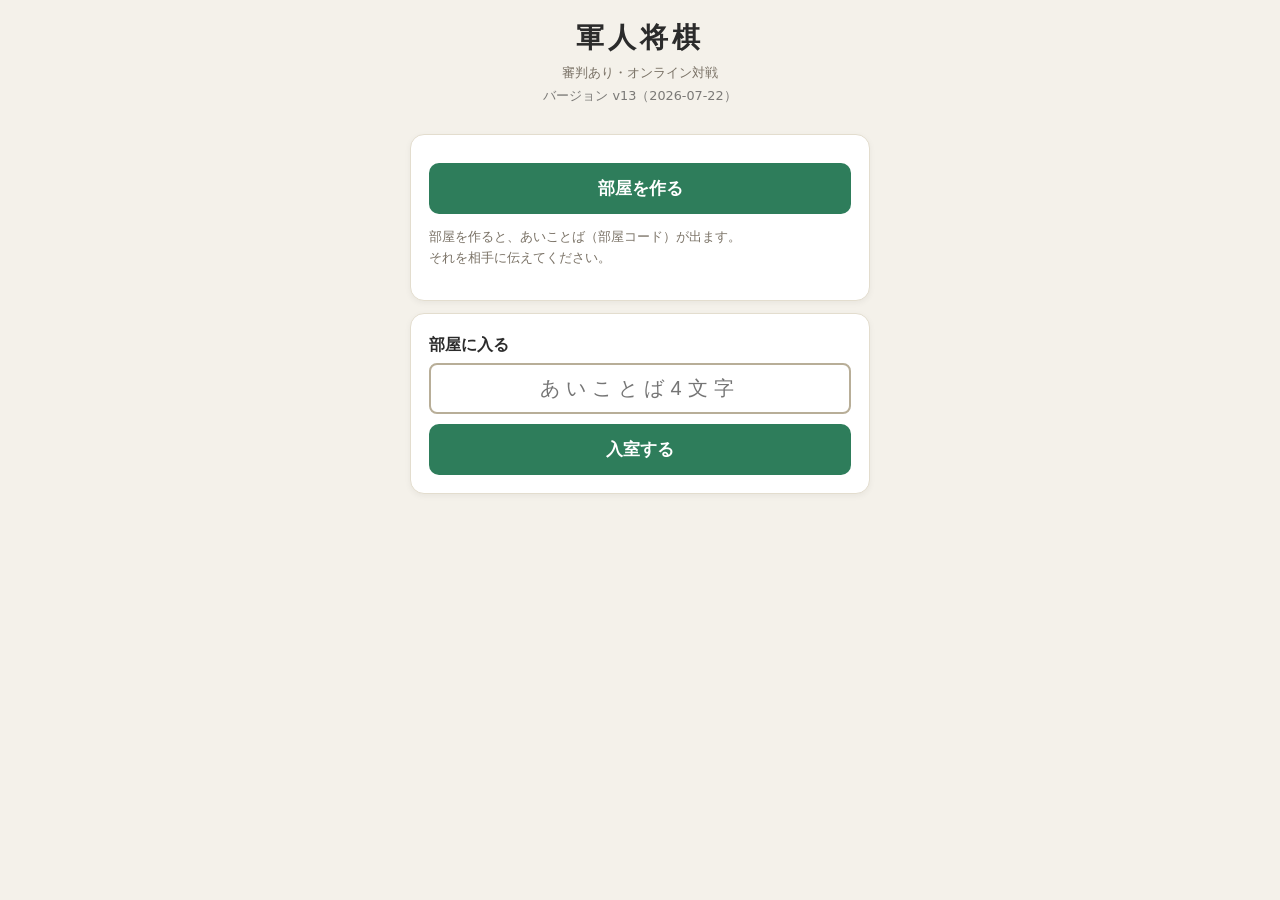
==== public/public/index.html @ 83b9b284 "Add files via upload" ====
<!DOCTYPE html>
<html lang="ja">
<head>
  <meta charset="UTF-8">
  <meta name="viewport" content="width=device-width, initial-scale=1.0">
  <title>軍人将棋 オンライン対戦</title>
  <link rel="stylesheet" href="style.css?v=13">
</head>
<body>
  <header>
    <h1>軍人将棋</h1>
    <p class="tagline">審判あり・オンライン対戦</p>
    <p style="text-align:center;font-size:0.8em;opacity:0.6;margin:2px 0 0;">バージョン v13（2026-07-22）</p>
  </header>

  <main id="stage" class="stage">

  <!-- 画面1: トップ（部屋を作る / 入る） -->
  <section id="screen-top" class="screen">
    <div class="card">
      <button id="btn-create" class="big-btn">部屋を作る</button>
      <p class="hint">部屋を作ると、あいことば（部屋コード）が出ます。<br>それを相手に伝えてください。</p>
    </div>
    <div class="card">
      <label for="join-code">部屋に入る</label>
      <input id="join-code" type="text" maxlength="4" placeholder="あいことば4文字" autocomplete="off">
      <button id="btn-join" class="big-btn">入室する</button>
    </div>
  </section>

  <!-- 画面2: 相手待ち -->
  <section id="screen-wait" class="screen hidden">
    <div class="card">
      <h2>あなたはホストです。相手の入室を待っています…</h2>
      <p>下の「あいことば」を相手に伝えてください。<br><b>あなたはこのまま何も押さずに待ってください（自分では入室しません）。</b></p>
      <div id="room-code" class="room-code"></div>
      <p class="hint">相手が「入室する」でこのあいことばを入れると、自動で対戦が始まります。</p>
      <button id="btn-leave-wait" class="sub-btn back-btn">× この部屋をやめる（最初に戻る）</button>
    </div>
  </section>

  <!-- 画面3: 配置フェーズ -->
  <section id="screen-setup" class="screen hidden">
    <div class="card">
      <button id="btn-leave-setup" class="sub-btn back-btn">← 最初に戻る（部屋を出る）</button>
      <h2>駒を配置しましょう（全23枚）</h2>
      <p class="hint">下の駒置き場から駒を選び、自陣（色つきのマス）をタップして置きます。置いた駒はタップで持ち上げ→<b>空きマスをタップで移動／別の駒をタップで入れ替え／同じ駒をもう一度タップで置き場に戻す</b>。★が自分の総司令部で、相手に大将〜少佐で占領されると負けなのでしっかり守りましょう。<b>赤い枠のマス（突入口の前）には地雷・軍旗は置けません。</b>急ぐときは「おまかせ配置」でも置けます。</p>
      <div id="tray" class="tray"></div>
      <div class="setup-actions">
        <button id="btn-auto" class="sub-btn">おまかせ配置</button>
        <button id="btn-clear" class="sub-btn">全部戻す</button>
        <button id="btn-ready" class="big-btn" disabled>配置完了！</button>
      </div>
      <p id="setup-status" class="status"></p>
    </div>
  </section>

  <!-- 画面4: 対戦 -->
  <section id="screen-play" class="screen hidden">
    <div id="turn-banner" class="banner"></div>
    <div class="play-controls">
      <button id="btn-sound" class="sub-btn sound-btn">🔊 音 オン</button>
      <button id="btn-resign" class="sub-btn resign-btn hidden">投了</button>
    </div>

    <!-- 感想戦（対戦が終わったら表示。1手ずつ振り返る） -->
    <div id="review-panel" class="review hidden">
      <div class="review-title">感想戦（ふりかえり）— 伏せていた相手の駒も全部見えます</div>
      <div id="review-info" class="review-info"></div>
      <div class="review-controls">
        <button id="rv-first" class="sub-btn">◀◀ 最初</button>
        <button id="rv-prev" class="sub-btn">◀ 1手もどす</button>
        <button id="rv-next" class="sub-btn">1手すすむ ▶</button>
        <button id="rv-last" class="sub-btn">最後 ▶▶</button>
      </div>
    </div>
  </section>

  <!-- 盤面（配置フェーズと対戦フェーズで共用） -->
  <div id="board-wrap" class="hidden">
    <div id="board"></div>
  </div>

  </main>

  <!-- ルール早見表（折りたたみ） -->
  <details id="rules-ref" class="rules-ref hidden">
    <summary>ルール早見表（タップで開く）</summary>
    <div class="rules-body">
      <p><b>勝ち方</b>：相手の総司令部（★）を大将〜少佐で占領する／相手の動ける駒を全滅させる。</p>
      <p><b>強さ（強い→弱い）</b>：大将＞中将＞少将＞大佐＞中佐＞少佐＞大尉＞中尉＞少尉</p>
      <ul>
        <li><b>スパイ</b>：大将にだけ勝つ（他は負け）</li>
        <li><b>タンク・ヒコーキ</b>：大佐以下に勝つ。将官（大将・中将・少将）には負ける。ヒコーキはタンクに勝つ</li>
        <li><b>騎兵・工兵</b>：階級には勝てない（工兵は地雷を撤去でき、ヒコーキと共に地雷に一方的に勝つ）</li>
        <li><b>地雷</b>：工兵・ヒコーキ以外に勝つが、勝つと自分も消える（相打ち）。動かない</li>
        <li><b>軍旗</b>：すぐ後ろの味方の駒と同じ強さで戦う。動かない</li>
      </ul>
      <p><b>動き</b>：ふつうの駒＝1マス／工兵＝縦横どこまでも／タンク・騎兵＝周囲1マスか前2マス／ヒコーキ＝縦どこまでも・横1マス（川も飛び越える）。中央の川（中央の帯）は渡れません。渡れるのは「橋」2か所だけで、橋の上には止まれず、手前から向こう側へ一気に進みます。総司令部（★）は横長ですが“1マス”です。</p>
    </div>
  </details>

  <!-- ログ -->
  <div id="log-wrap" class="hidden">
    <h3>戦況</h3>
    <ul id="log"></ul>
    <button id="btn-rematch" class="big-btn hidden">もう一局</button>
  </div>

  <!-- お知らせ（エラーなど） -->
  <div id="toast" class="toast hidden"></div>

  <script src="client.js?v=13"></script>
</body>
</html>
---- public/public/style.css ----
:root {
  --bg: #f4f1ea;
  --ink: #2b2b2b;
  --a-color: #c0392b;   /* A軍：赤 */
  --b-color: #2c3e50;   /* B軍：紺 */
  --home: #d8e8d8;      /* 自陣マスの色 */
  --cell: #efe9dc;
  --line: #b8ae98;
  --accent: #2e7d5b;
}

* { box-sizing: border-box; }

body {
  margin: 0;
  font-family: "Hiragino Sans", "Hiragino Kaku Gothic ProN", "Yu Gothic", system-ui, sans-serif;
  background: var(--bg);
  color: var(--ink);
  line-height: 1.6;
  padding-bottom: 40px;
}

header {
  text-align: center;
  padding: 16px 12px 8px;
}
header h1 { margin: 0; font-size: 28px; letter-spacing: 4px; }
.tagline { margin: 2px 0 0; color: #7a7266; font-size: 13px; }

.hidden { display: none !important; }

/* 盤と操作パネルを横並びにする土台（画面が狭いと自動で上下に折り返す） */
.stage {
  display: flex;
  flex-wrap: wrap;
  gap: 16px;
  justify-content: center;
  align-items: flex-start;
  max-width: 1040px;
  margin: 0 auto;
  padding: 8px 12px;
}
.screen { flex: 1 1 320px; max-width: 460px; padding: 0; }
#board-wrap { flex: 0 1 auto; }

.card {
  background: #fff;
  border: 1px solid #e3ddce;
  border-radius: 14px;
  padding: 18px;
  margin: 12px auto;
  max-width: 560px;
  box-shadow: 0 2px 6px rgba(0,0,0,0.05);
}
.card h2 { margin-top: 0; }

.big-btn {
  display: block;
  width: 100%;
  padding: 14px;
  font-size: 17px;
  font-weight: bold;
  color: #fff;
  background: var(--accent);
  border: none;
  border-radius: 10px;
  cursor: pointer;
  margin-top: 10px;
}
.big-btn:disabled { background: #b5c4bc; cursor: not-allowed; }
.sub-btn {
  padding: 10px 14px;
  font-size: 14px;
  background: #ece6d8;
  border: 1px solid var(--line);
  border-radius: 8px;
  cursor: pointer;
}

.back-btn {
  display: inline-block;
  margin: 4px 0 10px;
  font-size: 13px;
  color: #7a7266;
}

label { font-weight: bold; display: block; margin-bottom: 6px; }
input[type=text] {
  width: 100%;
  padding: 12px;
  font-size: 20px;
  letter-spacing: 6px;
  text-align: center;
  text-transform: uppercase;
  border: 2px solid var(--line);
  border-radius: 8px;
}
.hint { color: #7a7266; font-size: 13px; }
.status { font-weight: bold; color: var(--accent); min-height: 1.4em; }

.room-code {
  font-size: 48px;
  font-weight: bold;
  letter-spacing: 12px;
  text-align: center;
  color: var(--accent);
  background: #f0f6f2;
  border-radius: 12px;
  padding: 16px;
  margin: 12px 0;
}

.banner {
  text-align: center;
  font-size: 20px;
  font-weight: bold;
  padding: 10px;
}
.banner.your-turn { color: var(--accent); }
.banner.wait-turn { color: #9a9284; }
.last-battle { font-size: 14px; font-weight: bold; color: #b1381f; margin-top: 4px; }

/* 駒置き場 */
.tray { display: flex; flex-wrap: wrap; gap: 6px; justify-content: center; margin: 10px 0; }
.tray .piece-btn {
  min-width: 52px;
  padding: 8px 4px;
  border: 2px solid var(--line);
  border-radius: 8px;
  background: #fff;
  cursor: pointer;
  font-size: 13px;
  text-align: center;
}
.tray .piece-btn.selected { border-color: var(--accent); background: #eaf5ef; }
.tray .piece-btn .count { display: block; font-size: 11px; color: #7a7266; }
.tray .piece-btn.empty { opacity: 0.35; cursor: not-allowed; }

.setup-actions { display: flex; gap: 8px; flex-wrap: wrap; align-items: center; margin-top: 8px; }
.setup-actions .big-btn { flex: 1; margin-top: 0; min-width: 140px; }

/* 盤面 */
#board-wrap { flex: 1 1 300px; max-width: 460px; width: 100%; }
#board {
  width: 100%;
  display: grid;
  gap: 3px;
  background: var(--line);
  padding: 3px;
  border-radius: 10px;
  touch-action: manipulation;
}
.cell {
  aspect-ratio: 1 / 1;
  background: var(--cell);
  border-radius: 6px;
  display: flex;
  align-items: center;
  justify-content: center;
  font-size: clamp(11px, 3.4vw, 16px);
  font-weight: bold;
  cursor: pointer;
  position: relative;
  user-select: none;
}
.cell.home { background: var(--home); }
.cell.selectable-home { outline: 2px dashed var(--accent); outline-offset: -3px; }
.cell.selected { outline: 3px solid var(--accent); outline-offset: -3px; }
.cell.movable { box-shadow: inset 0 0 0 3px #7fc4a0; }
/* 直前の移動：元位置（点線の丸）と移動先（金の枠）を区別 */
.cell.moved-from { background: #f5e6b8; }
.cell.moved-from::after {
  content: ""; position: absolute; width: 42%; height: 42%;
  border: 2px dashed #c79a1e; border-radius: 50%; pointer-events: none;
}
.cell.moved-to { background: #f5e6b8; box-shadow: inset 0 0 0 3px #e0a800; }

/* 中央の国境。通れない川は枠を出さず帯に溶け込ませ、渡れる橋だけうっすら切れ目を見せる。 */
.cell.river { background: transparent; cursor: default; border-radius: 0; box-shadow: none; }
.cell.bridge { background: #dfe8ee; cursor: default; border-radius: 0; box-shadow: none; }

/* 総司令部：横2マス分にまたがる“ひとつのマス” */
.cell.hq-mine, .cell.hq-enemy { aspect-ratio: 2 / 1; }
.cell.hq-mine { background: #cfe3f7; }
.cell.hq-enemy { background: #f7d9d9; }
/* 「総司令部」の見出しを上部に薄く表示（駒より下） */
.hq-label {
  position: absolute; top: 2px; left: 0; width: 100%;
  text-align: center; font-size: 10px; font-weight: bold; color: #4a5b6b;
  z-index: 0; pointer-events: none; letter-spacing: 1px;
}
/* 駒＝将棋の駒の形（五角形）。自分の駒は上（相手側）を向く。相手の駒は下（自分側）を向く。 */
.pc {
  position: relative; z-index: 1;
  width: 92%; height: 92%;
  clip-path: polygon(50% 0, 82% 20%, 90% 100%, 10% 100%, 18% 20%);
  display: flex; align-items: center; justify-content: center;
  color: #fff;
  padding: 8% 8% 4%;
  text-align: center;
  line-height: 1.05;
  font-size: 0.72em;
  word-break: break-word; overflow: hidden; letter-spacing: -0.02em;
}
.pc.enemy { clip-path: polygon(10% 0, 90% 0, 82% 80%, 50% 100%, 18% 80%); padding: 4% 8% 8%; }
/* 総司令部は横長マスなので、その中の駒だけ正方形に固定して歪みを防ぐ */
.cell.hq-mine .pc, .cell.hq-enemy .pc { width: auto; height: 92%; aspect-ratio: 1 / 1; }
.pc.a { background: var(--a-color); }
.pc.b { background: var(--b-color); }
.pc.hidden-pc { background: #8a8175; }
.pc.hidden-pc::after { content: "？"; font-size: 1.3em; }

/* ログ */
#log-wrap { max-width: 560px; margin: 14px auto 0; padding: 0 14px; }
#log-wrap h3 { margin-bottom: 6px; }
#log {
  list-style: none;
  padding: 10px;
  margin: 0;
  background: #fff;
  border: 1px solid #e3ddce;
  border-radius: 10px;
  max-height: 160px;
  overflow-y: auto;
  font-size: 14px;
}
#log li { padding: 3px 0; border-bottom: 1px dashed #eee; }
#log li:last-child { border-bottom: none; }

.rules-ref {
  max-width: 560px;
  margin: 12px auto 0;
  padding: 0 14px;
  font-size: 13px;
}
.rules-ref summary {
  cursor: pointer;
  font-weight: bold;
  color: var(--accent);
  padding: 8px;
  background: #fff;
  border: 1px solid #e3ddce;
  border-radius: 10px;
}
.rules-body {
  background: #fff;
  border: 1px solid #e3ddce;
  border-top: none;
  border-radius: 0 0 10px 10px;
  padding: 4px 14px 12px;
}
.rules-body ul { padding-left: 20px; margin: 6px 0; }
.rules-body li { margin: 3px 0; }

.toast {
  position: fixed;
  left: 50%;
  bottom: 24px;
  transform: translateX(-50%);
  background: #333;
  color: #fff;
  padding: 12px 20px;
  border-radius: 24px;
  font-size: 14px;
  z-index: 50;
  max-width: 90%;
  text-align: center;
}

.result {
  text-align: center;
  font-size: 26px;
  font-weight: bold;
  padding: 14px;
}
.result.win { color: var(--accent); }
.result.lose { color: #9a9284; }

.sub-btn:disabled { opacity: 0.4; cursor: not-allowed; }

/* 対戦画面の小さな操作ボタン（音・投了）を横並びに */
.play-controls {
  display: flex;
  flex-wrap: wrap;
  gap: 8px;
  align-items: center;
  margin-top: 8px;
}
.sound-btn {
  padding: 5px 12px;
  font-size: 12px;
}
.sound-btn.off { opacity: 0.7; }

/* 投了ボタン（対戦中に表示。控えめな小さめボタン） */
.resign-btn {
  padding: 5px 12px;
  font-size: 12px;
  color: var(--a-color);
  border-color: #e0b4ae;
  background: #fbeeec;
}

/* 突入口の前＝地雷・軍旗を置けないマスの目印（配置中だけ・赤い内枠） */
.cell.gate-front { box-shadow: inset 0 0 0 2px rgba(192,57,43,0.5); }

/* 感想戦パネル（対戦が終わったら表示） */
.review {
  margin-top: 12px;
  padding: 12px;
  background: #fff;
  border: 1px solid #e3ddce;
  border-radius: 12px;
  box-shadow: 0 2px 6px rgba(0,0,0,0.05);
}
.review-title { font-size: 13px; color: #7a7266; margin-bottom: 6px; }
.review-info {
  font-weight: bold;
  color: var(--ink);
  min-height: 1.5em;
  margin-bottom: 10px;
}
.review-controls {
  display: flex;
  flex-wrap: wrap;
  gap: 8px;
}
.review-controls .sub-btn { flex: 1 1 auto; }
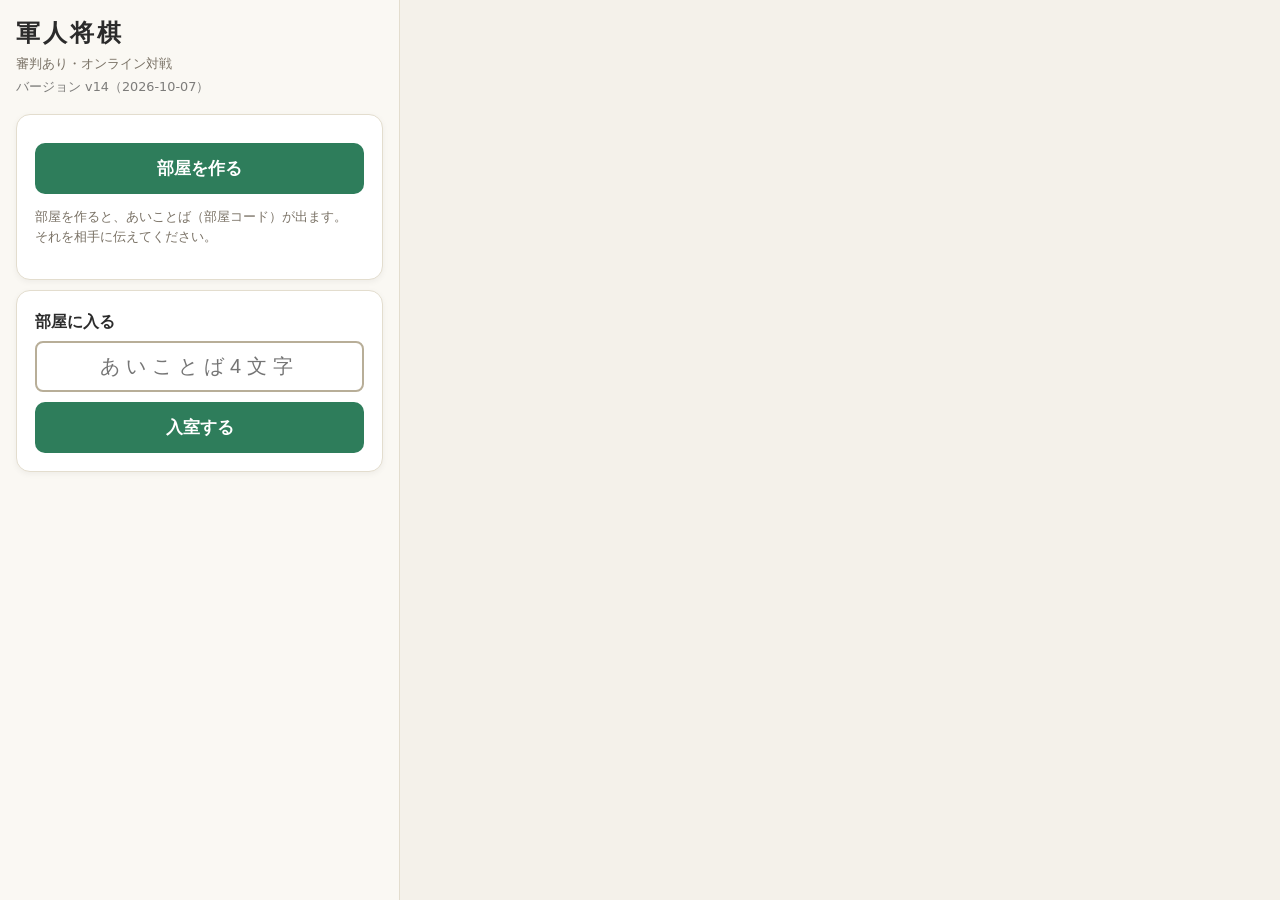
==== commit 94f1cf07: "Add files via upload" ====
--- a/public/public/index.html
+++ b/public/public/index.html
@@ -4,16 +4,18 @@
   <meta charset="UTF-8">
   <meta name="viewport" content="width=device-width, initial-scale=1.0">
   <title>軍人将棋 オンライン対戦</title>
-  <link rel="stylesheet" href="style.css?v=13">
+  <link rel="stylesheet" href="style.css?v=14">
 </head>
 <body>
+<div class="layout">
+<aside class="side">
   <header>
     <h1>軍人将棋</h1>
     <p class="tagline">審判あり・オンライン対戦</p>
-    <p style="text-align:center;font-size:0.8em;opacity:0.6;margin:2px 0 0;">バージョン v13（2026-07-22）</p>
+    <p style="text-align:center;font-size:0.8em;opacity:0.6;margin:2px 0 0;">バージョン v14（2026-10-07）</p>
   </header>
 
-  <main id="stage" class="stage">
+  <div id="stage" class="stage">
 
   <!-- 画面1: トップ（部屋を作る / 入る） -->
   <section id="screen-top" class="screen">
@@ -76,12 +78,7 @@
     </div>
   </section>
 
-  <!-- 盤面（配置フェーズと対戦フェーズで共用） -->
-  <div id="board-wrap" class="hidden">
-    <div id="board"></div>
   </div>
-
-  </main>
 
   <!-- ルール早見表（折りたたみ） -->
   <details id="rules-ref" class="rules-ref hidden">
@@ -107,9 +104,19 @@
     <button id="btn-rematch" class="big-btn hidden">もう一局</button>
   </div>
 
+</aside>
+
+  <!-- 盤面（配置フェーズと対戦フェーズで共用）。パソコンでは右側いっぱいに広げる -->
+  <main class="boardarea">
+    <div id="board-wrap" class="hidden">
+      <div id="board"></div>
+    </div>
+  </main>
+</div>
+
   <!-- お知らせ（エラーなど） -->
   <div id="toast" class="toast hidden"></div>
 
-  <script src="client.js?v=13"></script>
+  <script src="client.js?v=14"></script>
 </body>
 </html>
--- a/public/public/style.css
+++ b/public/public/style.css
@@ -29,19 +29,47 @@
 
 .hidden { display: none !important; }
 
-/* 盤と操作パネルを横並びにする土台（画面が狭いと自動で上下に折り返す） */
-.stage {
-  display: flex;
-  flex-wrap: wrap;
-  gap: 16px;
-  justify-content: center;
-  align-items: flex-start;
-  max-width: 1040px;
-  margin: 0 auto;
-  padding: 8px 12px;
-}
-.screen { flex: 1 1 320px; max-width: 460px; padding: 0; }
-#board-wrap { flex: 0 1 auto; }
+/* 全体の骨組み。
+   パソコン（横幅900px以上）：左の列（題名・ボタン・ルール・戦況）＋右の盤の領域。盤は右側いっぱいに広げる。
+   スマホ（900px未満）：従来どおり上から順に積む。 */
+.layout { display: block; }
+.side { padding: 0 12px; }
+.stage { padding: 0; }
+.screen { padding: 0; }
+
+@media (min-width: 900px) {
+  body { padding-bottom: 0; height: 100vh; overflow: hidden; }
+  .layout {
+    display: grid;
+    grid-template-columns: 400px 1fr;
+    height: 100vh;
+  }
+  .side {
+    height: 100vh;
+    overflow-y: auto;
+    padding: 0 16px 24px;
+    border-right: 1px solid #e3ddce;
+    background: #faf8f3;
+  }
+  .side header { text-align: left; padding: 14px 0 6px; }
+  .side header h1 { font-size: 24px; letter-spacing: 3px; }
+  .side header p { text-align: left !important; }
+  .side .card { margin: 10px 0; max-width: none; }
+  .side .card h2 { font-size: 18px; }
+  .side #log-wrap, .side .rules-ref { max-width: none; margin-left: 0; margin-right: 0; padding: 0; }
+  .side #log-wrap { margin-top: 14px; }
+  .side .rules-ref { margin-top: 12px; }
+  .boardarea {
+    height: 100vh;
+    display: flex;
+    align-items: center;
+    justify-content: center;
+    padding: 12px;
+    overflow: hidden;
+  }
+  /* 盤の大きさはJS（fitBoard）が画面の余白から計算して決める */
+  #board-wrap { max-width: none; width: auto; flex: none; }
+}
 
 .card {
   background: #fff;
@@ -140,7 +168,7 @@
 .setup-actions .big-btn { flex: 1; margin-top: 0; min-width: 140px; }
 
 /* 盤面 */
-#board-wrap { flex: 1 1 300px; max-width: 460px; width: 100%; }
+#board-wrap { max-width: 460px; width: 100%; margin: 0 auto; }
 #board {
   width: 100%;
   display: grid;
@@ -157,7 +185,7 @@
   display: flex;
   align-items: center;
   justify-content: center;
-  font-size: clamp(11px, 3.4vw, 16px);
+  font-size: var(--cell-font, clamp(11px, 3.4vw, 16px));
   font-weight: bold;
   cursor: pointer;
   position: relative;
